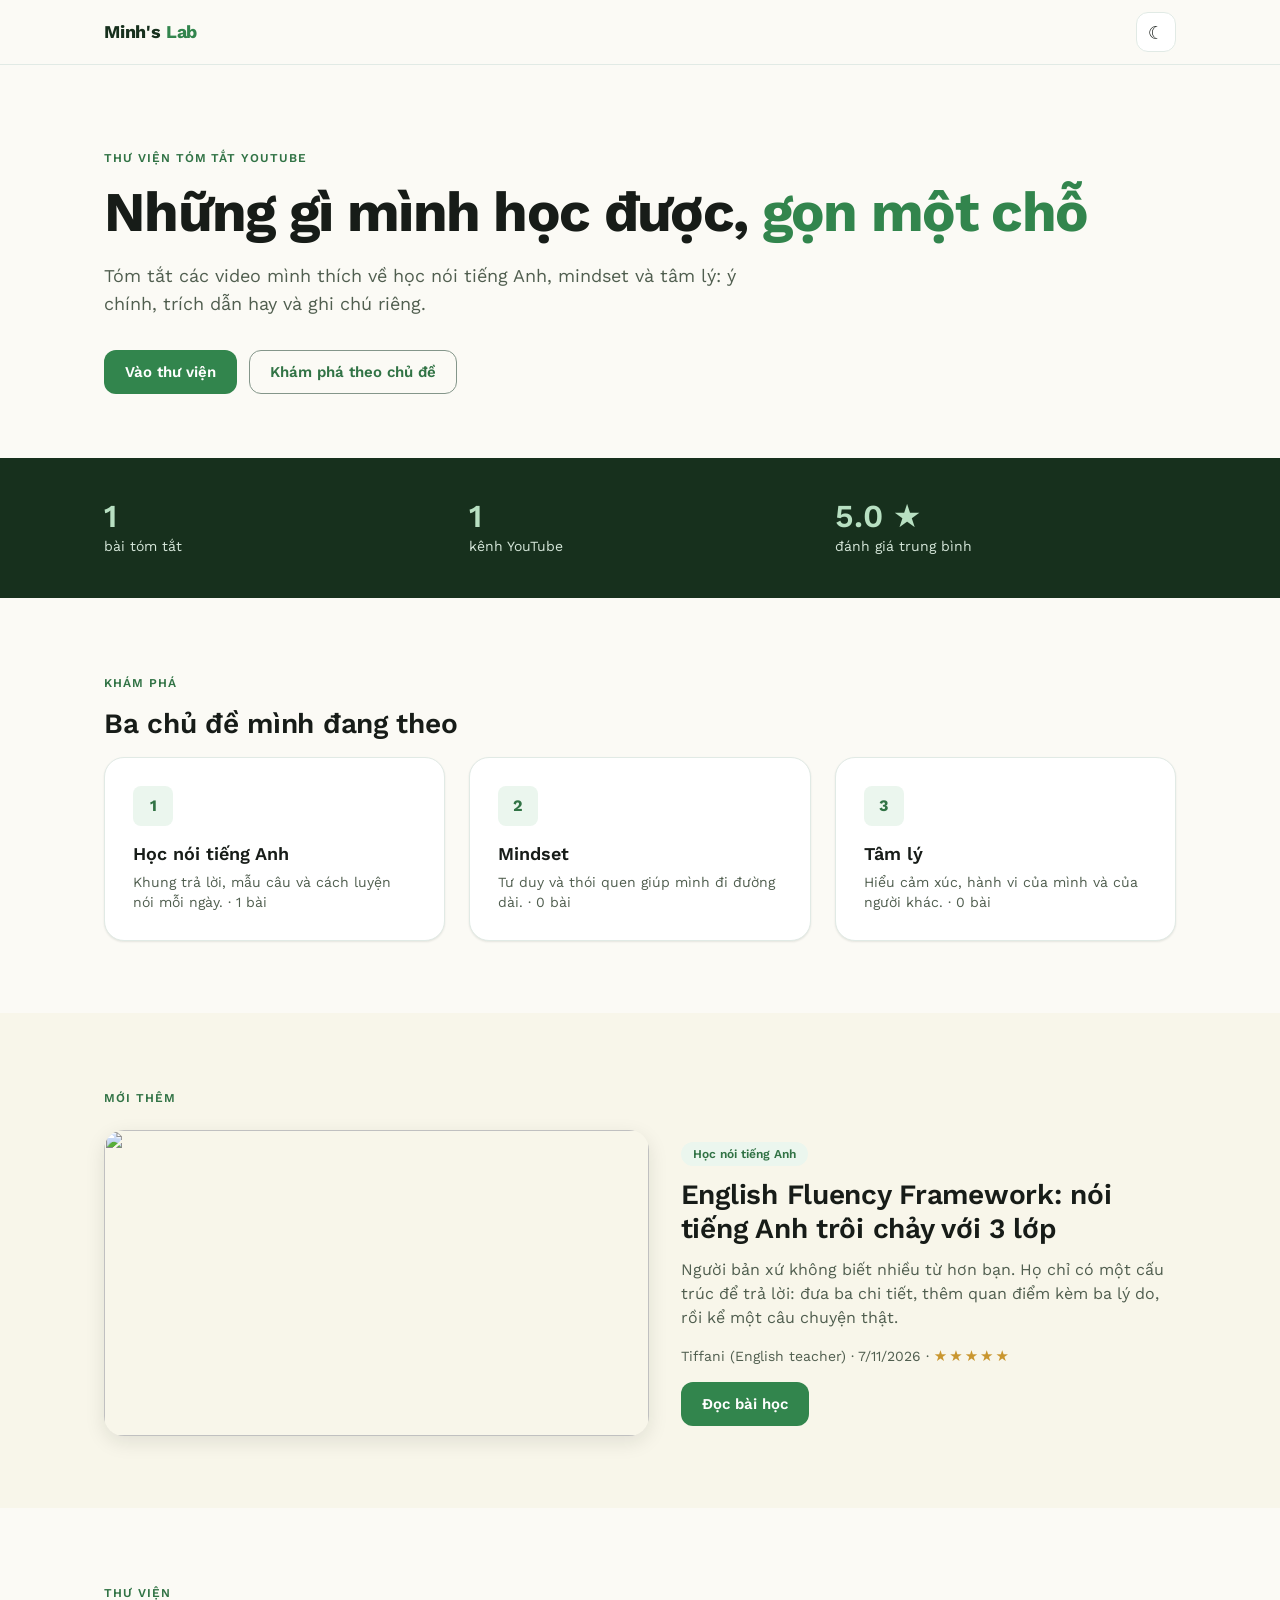
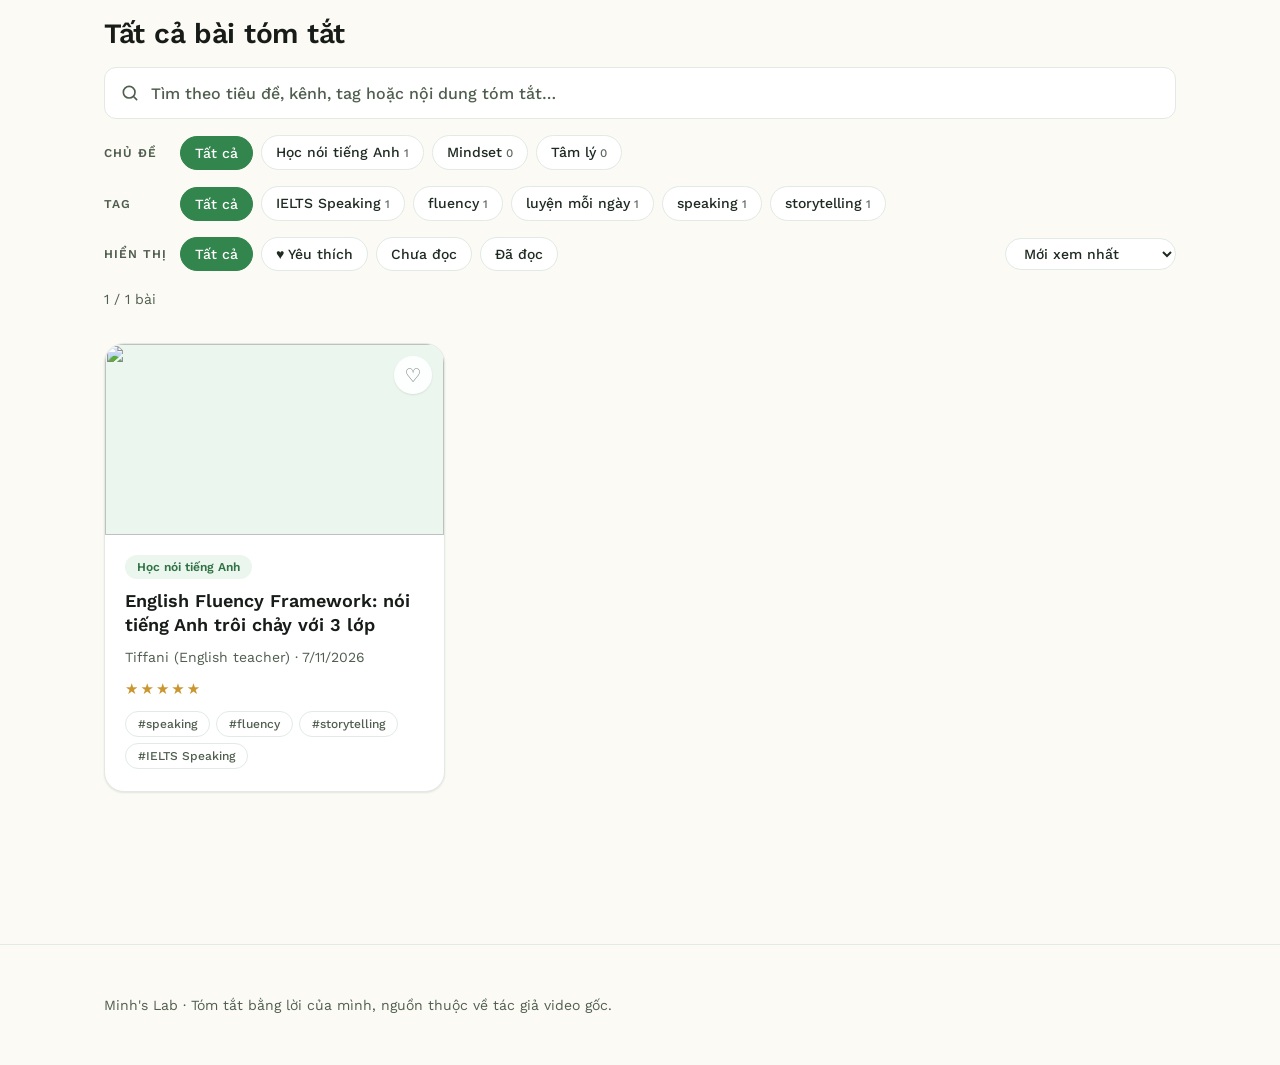
==== index.html @ 8bec5fc4 "Minh's Lab: homepage thư viện tóm tắt YouTube và bài demo Fluency Framework Co-Authored-By: Claude S" ====
<!DOCTYPE html>
<html lang="vi">
<head>
<meta charset="UTF-8">
<meta name="viewport" content="width=device-width, initial-scale=1">
<title>Minh's Lab · Thư viện tóm tắt YouTube</title>
<meta name="description" content="Thư viện cá nhân tổng hợp các bản tóm tắt video YouTube về học nói tiếng Anh, mindset và tâm lý.">
<link href="https://fonts.googleapis.com/css2?family=Work+Sans:wght@400;500;600;700&display=swap&subset=vietnamese" rel="stylesheet">
<style>
/* Minh's Lab — design tokens lấy từ bộ Herbloom (file English Fluency Framework) */
:root{
  --green-900:#17301d; --green-700:#317345; --green-600:#32854d; --green-500:#4a9b60; --green-300:#b8e0c2; --green-100:#ebf6ee;
  --cream-50:#fbfaf5; --cream-100:#f8f6ea;
  --amber-700:#8a6421; --amber-50:#fbf3e0;
  --ink-900:#171c18; --ink-700:#1f2a22; --ink-500:#505e4f;
  --line:#e1eae5; --line-strong:#84968a;

  --bg:var(--cream-50); --bg-alt:var(--cream-100); --surface:#fff;
  --text:var(--ink-700); --text-strong:var(--ink-900); --text-muted:var(--ink-500);
  --brand:var(--green-600); --brand-strong:var(--green-700); --brand-ink:var(--green-900);
  --chip-bg:var(--green-100); --chip-fg:var(--green-700);
  --note-bg:var(--amber-50); --note-fg:var(--amber-700);
  --star:#c9962f; --header-bg:rgba(251,250,245,.92);
  --r-sm:8px; --r-md:12px; --r-lg:20px; --r-full:999px;
  --shadow-sm:0 1px 2px rgba(23,28,24,.06),0 1px 3px rgba(23,28,24,.04);
  --shadow-md:0 6px 20px rgba(23,28,24,.10);
  color-scheme:light;
}
:root[data-theme="dark"]{
  --bg:#0f1a13; --bg-alt:#132119; --surface:#17261c;
  --text:#d9e6dc; --text-strong:#f4faf6; --text-muted:#9db3a3;
  --brand:#4a9b60; --brand-strong:#b8e0c2; --brand-ink:#f4faf6;
  --chip-bg:#1f3626; --chip-fg:#b8e0c2;
  --note-bg:#2a2414; --note-fg:#e3bd6c;
  --line:#25382b; --line-strong:#5c7566; --star:#e3b552;
  --header-bg:rgba(15,26,19,.92);
  --shadow-sm:0 1px 2px rgba(0,0,0,.4); --shadow-md:0 6px 20px rgba(0,0,0,.45);
  color-scheme:dark;
}
@media(prefers-color-scheme:dark){
  :root:not([data-theme="light"]){
    --bg:#0f1a13; --bg-alt:#132119; --surface:#17261c;
    --text:#d9e6dc; --text-strong:#f4faf6; --text-muted:#9db3a3;
    --brand:#4a9b60; --brand-strong:#b8e0c2; --brand-ink:#f4faf6;
    --chip-bg:#1f3626; --chip-fg:#b8e0c2;
    --note-bg:#2a2414; --note-fg:#e3bd6c;
    --line:#25382b; --line-strong:#5c7566; --star:#e3b552;
    --header-bg:rgba(15,26,19,.92);
    --shadow-sm:0 1px 2px rgba(0,0,0,.4); --shadow-md:0 6px 20px rgba(0,0,0,.45);
    color-scheme:dark;
  }
}

*{box-sizing:border-box}
html{scroll-behavior:smooth}
body{margin:0;background:var(--bg);color:var(--text);font-family:"Work Sans",system-ui,sans-serif;font-size:16px;line-height:24px}
.wrap{max-width:1120px;margin:0 auto;padding:0 24px}
.wrap--narrow{max-width:800px}
@media(max-width:720px){.wrap{padding:0 16px}}
h1,h2,h3{color:var(--text-strong);margin:0}
h1{font-size:56px;line-height:60px;font-weight:700;letter-spacing:-.03em}
h2{font-size:28px;line-height:34px;font-weight:600;letter-spacing:-.01em;margin-bottom:16px}
h3{font-size:18px;line-height:24px;font-weight:600}
p{margin:0 0 16px}
a{color:var(--brand-strong)}
button{font-family:inherit}
@media(max-width:720px){h1{font-size:40px;line-height:44px}h2{font-size:24px;line-height:30px}}

.eyebrow{display:inline-block;font-size:12px;line-height:16px;font-weight:600;letter-spacing:.08em;text-transform:uppercase;color:var(--brand-strong);margin-bottom:16px}
.accent{color:var(--brand)}
.lead{font-size:18px;line-height:28px;color:var(--text-muted);max-width:640px;margin:20px 0 0}
.muted{color:var(--text-muted);font-size:14px;line-height:20px}

/* header */
header.top{position:sticky;top:0;z-index:10;background:var(--header-bg);backdrop-filter:blur(8px);border-bottom:1px solid var(--line)}
header.top .wrap{display:flex;align-items:center;justify-content:space-between;height:64px;gap:16px}
.brand{font-weight:700;color:var(--brand-ink);font-size:18px;text-decoration:none;letter-spacing:-.01em}
.brand span{color:var(--brand)}
.top-actions{display:flex;align-items:center;gap:8px}
.icon-btn{width:40px;height:40px;border-radius:var(--r-md);border:1px solid var(--line);background:var(--surface);color:var(--text-strong);cursor:pointer;font-size:18px;display:grid;place-items:center}
.icon-btn:hover{border-color:var(--line-strong)}
:focus-visible{outline:2px solid var(--green-500);outline-offset:2px}

/* buttons */
.btn{display:inline-flex;align-items:center;gap:8px;height:44px;padding:0 20px;border-radius:var(--r-md);font:600 15px/24px "Work Sans",sans-serif;text-decoration:none;border:1.5px solid transparent;cursor:pointer}
.btn--primary{background:var(--brand);color:#fff}
.btn--primary:hover{background:var(--green-700)}
.btn--secondary{background:transparent;color:var(--brand-strong);border-color:var(--line-strong)}
.btn--secondary:hover{border-color:var(--brand)}
.btn[aria-pressed="true"]{background:var(--chip-bg);color:var(--chip-fg);border-color:var(--brand)}

/* hero */
.hero{padding:80px 0 40px}
@media(max-width:720px){.hero{padding:48px 0 24px}}

.hero-actions{display:flex;gap:12px;flex-wrap:wrap;margin-top:32px}
.sec{padding:72px 0}
.sec--alt{background:var(--bg-alt)}
#library{padding-top:72px;scroll-margin-top:64px}
#topics-home{scroll-margin-top:64px}
@media(max-width:720px){.sec,#library{padding:48px 0}}
.band{background:var(--green-900);color:#f4faf6;padding:40px 0;margin-top:24px}
.stats{display:grid;grid-template-columns:repeat(3,1fr);gap:24px}
.stat b{display:block;font-size:32px;line-height:36px;font-weight:600;color:var(--green-300)}
.stat span{color:#d5e6d9;font-size:14px;line-height:20px}
@media(max-width:620px){.stats{grid-template-columns:1fr;gap:16px}}
.grid-3{display:grid;grid-template-columns:repeat(3,1fr);gap:24px}
@media(max-width:900px){.grid-3{grid-template-columns:1fr}}
.tcard{text-align:left;font:inherit;color:inherit;cursor:pointer;background:var(--surface);border:1px solid var(--line);border-radius:var(--r-lg);padding:28px;box-shadow:var(--shadow-sm);transition:box-shadow .15s,transform .15s}
.tcard:hover{box-shadow:var(--shadow-md);transform:translateY(-2px)}
.tcard .icon{width:40px;height:40px;border-radius:var(--r-sm);background:var(--chip-bg);color:var(--chip-fg);display:grid;place-items:center;font-weight:700;margin-bottom:16px}
.tcard h3{margin-bottom:6px}
.tcard p{margin:0;color:var(--text-muted);font-size:14px;line-height:20px}
.feature{display:grid;grid-template-columns:1.1fr 1fr;gap:32px;align-items:center;margin-top:8px}
@media(max-width:800px){.feature{grid-template-columns:1fr}}
.feature .cover{display:block;aspect-ratio:16/9;border-radius:var(--r-lg);overflow:hidden;box-shadow:var(--shadow-md)}
.feature .cover img{width:100%;height:100%;object-fit:cover;display:block}
.feature h2{margin:12px 0}
.feature p{color:var(--text-muted);max-width:60ch}

/* toolbar */
.toolbar{display:grid;gap:16px;margin:8px 0 32px}
.search{position:relative}
.search input{width:100%;height:52px;border-radius:var(--r-md);border:1.5px solid var(--line);background:var(--surface);color:var(--text-strong);font:500 16px "Work Sans",sans-serif;padding:0 16px 0 46px}
.search input::placeholder{color:var(--text-muted)}
.search input:focus{outline:none;border-color:var(--brand)}
.search svg{position:absolute;left:16px;top:16px;width:20px;height:20px;stroke:var(--text-muted)}
.row{display:flex;flex-wrap:wrap;gap:8px;align-items:center}
.row-label{font-size:12px;font-weight:600;letter-spacing:.08em;text-transform:uppercase;color:var(--text-muted);margin-right:4px;min-width:64px}
.pill{border:1px solid var(--line);background:var(--surface);color:var(--text);border-radius:var(--r-full);padding:6px 14px;font:500 14px/20px "Work Sans",sans-serif;cursor:pointer}
.pill:hover{border-color:var(--line-strong)}
.pill[aria-pressed="true"]{background:var(--brand);border-color:var(--brand);color:#fff}
.pill small{opacity:.7;margin-left:4px}
select.pill{padding-right:8px}
.result-count{font-size:14px;color:var(--text-muted)}

/* cards */
.grid{display:grid;grid-template-columns:repeat(3,1fr);gap:24px}
@media(max-width:900px){.grid{grid-template-columns:1fr 1fr}}
@media(max-width:620px){.grid{grid-template-columns:1fr}}
.card{position:relative;background:var(--surface);border:1px solid var(--line);border-radius:var(--r-lg);box-shadow:var(--shadow-sm);overflow:hidden;display:flex;flex-direction:column;transition:box-shadow .15s,transform .15s}
.card:hover{box-shadow:var(--shadow-md);transform:translateY(-2px)}
.card a.cover{display:block;aspect-ratio:16/9;background:var(--chip-bg)}
.card a.cover img{width:100%;height:100%;object-fit:cover;display:block}
.card-body{padding:20px 20px 22px;display:flex;flex-direction:column;gap:10px;flex:1}
.card h3 a{color:var(--text-strong);text-decoration:none}
.card h3 a::after{content:"";position:absolute;inset:0}
.card .fav{position:absolute;top:12px;right:12px;z-index:2}
.fav{width:38px;height:38px;border-radius:var(--r-full);border:none;background:rgba(255,255,255,.92);color:#6b7a70;font-size:19px;cursor:pointer;display:grid;place-items:center;box-shadow:var(--shadow-sm)}
.fav[aria-pressed="true"]{color:#d4483b}
.meta{font-size:14px;line-height:20px;color:var(--text-muted)}
.stars{color:var(--star);letter-spacing:2px;font-size:15px}
.stars .off{color:var(--line-strong);opacity:.5}
.chip{display:inline-block;font-size:12px;line-height:16px;font-weight:600;padding:4px 12px;border-radius:var(--r-full);background:var(--chip-bg);color:var(--chip-fg)}
.chip--ghost{background:transparent;border:1px solid var(--line);color:var(--text-muted);font-weight:500}
.chips{display:flex;flex-wrap:wrap;gap:6px}
.badge-read{position:absolute;top:12px;left:12px;z-index:2;background:var(--brand);color:#fff;font-size:12px;font-weight:600;padding:4px 10px;border-radius:var(--r-full)}
.empty{grid-column:1/-1;text-align:center;padding:64px 16px;color:var(--text-muted);background:var(--bg-alt);border-radius:var(--r-lg)}

footer{padding:48px 0;font-size:14px;color:var(--text-muted);border-top:1px solid var(--line);margin-top:80px}

/* post page */
.post-head{padding:48px 0 24px}
.post-head h1{font-size:40px;line-height:46px;letter-spacing:-.02em;margin:8px 0 16px}
@media(max-width:720px){.post-head h1{font-size:30px;line-height:36px}}
.back{display:inline-block;font-size:14px;font-weight:500;text-decoration:none;margin-bottom:16px}
.meta-row{display:flex;flex-wrap:wrap;gap:8px 20px;font-size:14px;color:var(--text-muted);align-items:center}
.video{position:relative;aspect-ratio:16/9;border-radius:var(--r-lg);overflow:hidden;background:#000;box-shadow:var(--shadow-md);margin:24px 0}
.video iframe{position:absolute;inset:0;width:100%;height:100%;border:0}
.actions{display:flex;flex-wrap:wrap;gap:12px;margin-bottom:8px}
.block{padding:32px 0;border-top:1px solid var(--line)}
.points{list-style:none;counter-reset:p;padding:0;margin:0;display:grid;gap:12px}
.points li{counter-increment:p;display:flex;gap:16px;background:var(--surface);border:1px solid var(--line);border-radius:var(--r-lg);padding:16px 20px}
.points li::before{content:counter(p);flex:0 0 32px;height:32px;border-radius:var(--r-sm);background:var(--brand);color:#fff;display:grid;place-items:center;font-weight:700;font-size:15px}
.quote{margin:0 0 16px;padding:20px 24px;background:var(--chip-bg);border-left:4px solid var(--brand);border-radius:0 var(--r-md) var(--r-md) 0}
.quote p{margin:0;font-style:italic;color:var(--text-strong);font-size:18px;line-height:28px}
.quote .vi{display:block;margin-top:8px;font-style:normal;font-size:14px;line-height:20px;color:var(--text-muted)}
mark{background:#f6e3a4;color:#171c18;border-radius:3px;padding:0 2px}
.notes textarea{width:100%;min-height:160px;resize:vertical;border:1.5px solid var(--line);border-radius:var(--r-md);background:var(--surface);color:var(--text-strong);font:400 16px/24px "Work Sans",sans-serif;padding:14px 16px}
.notes textarea:focus{outline:none;border-color:var(--brand)}
.hl-list{list-style:none;margin:12px 0 0;padding:0;display:grid;gap:8px}
.hl-list li{display:flex;justify-content:space-between;gap:12px;background:var(--note-bg);color:var(--text-strong);border-radius:var(--r-md);padding:10px 14px;font-size:15px}
.hl-list button{border:none;background:none;color:var(--text-muted);cursor:pointer;font-size:18px;line-height:1}
.hl-pop{position:absolute;z-index:30;background:var(--green-900);color:#fff;border:none;border-radius:var(--r-md);padding:8px 14px;font:600 14px "Work Sans",sans-serif;cursor:pointer;box-shadow:var(--shadow-md);display:none}
.callout{background:var(--note-bg);border-radius:var(--r-lg);padding:20px 24px;color:var(--text)}
.callout b{color:var(--note-fg)}

</style>
</head>
<body>
<header class="top">
  <div class="wrap">
    <a class="brand" href="index.html">Minh's <span>Lab</span></a>
    <div class="top-actions">
      <button class="icon-btn" id="themeBtn" aria-label="Đổi giao diện sáng/tối">☾</button>
    </div>
  </div>
</header>

<main>
  <section class="hero">
    <div class="wrap">
      <span class="eyebrow">Thư viện tóm tắt YouTube</span>
      <h1>Những gì mình học được, <span class="accent">gọn một chỗ</span></h1>
      <p class="lead">Tóm tắt các video mình thích về học nói tiếng Anh, mindset và tâm lý: ý chính, trích dẫn hay và ghi chú riêng.</p>
      <div class="hero-actions">
        <a class="btn btn--primary" href="#library">Vào thư viện</a>
        <a class="btn btn--secondary" href="#topics-home">Khám phá theo chủ đề</a>
      </div>
    </div>
  </section>

  <section class="band">
    <div class="wrap stats" id="stats"></div>
  </section>

  <section class="sec" id="topics-home">
    <div class="wrap">
      <span class="eyebrow">Khám phá</span>
      <h2>Ba chủ đề mình đang theo</h2>
      <div class="grid-3" id="topicCards"></div>
    </div>
  </section>

  <section class="sec sec--alt" id="latest-wrap" hidden>
    <div class="wrap">
      <span class="eyebrow">Mới thêm</span>
      <div id="latest"></div>
    </div>
  </section>

  <section class="sec" id="library">
  <div class="wrap">
    <span class="eyebrow">Thư viện</span>
    <h2>Tất cả bài tóm tắt</h2>
    <div class="toolbar">
      <label class="search">
        <svg viewBox="0 0 24 24" fill="none" stroke-width="2" stroke-linecap="round" aria-hidden="true"><circle cx="11" cy="11" r="7"/><path d="m20 20-3.5-3.5"/></svg>
        <input id="q" type="search" placeholder="Tìm theo tiêu đề, kênh, tag hoặc nội dung tóm tắt…" aria-label="Tìm kiếm">
      </label>
      <div class="row"><span class="row-label">Chủ đề</span><div class="row" id="topics" style="gap:8px"></div></div>
      <div class="row"><span class="row-label">Tag</span><div class="row" id="tags" style="gap:8px"></div></div>
      <div class="row">
        <span class="row-label">Hiển thị</span>
        <div class="row" id="status">
          <button class="pill" data-v="all" aria-pressed="true">Tất cả</button>
          <button class="pill" data-v="fav" aria-pressed="false">♥ Yêu thích</button>
          <button class="pill" data-v="unread" aria-pressed="false">Chưa đọc</button>
          <button class="pill" data-v="read" aria-pressed="false">Đã đọc</button>
        </div>
        <select class="pill" id="sort" aria-label="Sắp xếp" style="margin-left:auto">
          <option value="new">Mới xem nhất</option>
          <option value="rating">Đánh giá cao nhất</option>
        </select>
      </div>
      <div class="result-count" id="count" aria-live="polite"></div>
    </div>

    <div class="grid" id="grid"></div>
  </div>
  </section>
</main>

<footer>
  <div class="wrap">Minh's Lab · Tóm tắt bằng lời của mình, nguồn thuộc về tác giả video gốc.</div>
</footer>

<script>
/* Dữ liệu thư viện. Mỗi bài là một đối tượng. Thêm bài mới = thêm một khối vào mảng này.
   (Khi bạn gửi file Markdown, tôi sẽ chuyển chúng vào đây.)
   rating: 1-5 | watched: YYYY-MM-DD | topic: một trong 3 chủ đề */
window.TOPICS = ["Học nói tiếng Anh", "Mindset", "Tâm lý"];

window.POSTS = [
  {
    id: "english-fluency-framework",
    title: "English Fluency Framework: nói tiếng Anh trôi chảy với 3 lớp",
    youtube: "https://www.youtube.com/watch?v=4Q8HkIsVYi4",
    videoId: "4Q8HkIsVYi4",
    channel: "Tiffani (English teacher)",
    watched: "2026-11-07",
    topic: "Học nói tiếng Anh",
    tags: ["speaking", "fluency", "storytelling", "IELTS Speaking", "luyện mỗi ngày"],
    rating: 5,
    summary: "Người bản xứ không biết nhiều từ hơn bạn. Họ chỉ có một cấu trúc để trả lời: đưa ba chi tiết, thêm quan điểm kèm ba lý do, rồi kể một câu chuyện thật.",
    keyPoints: [
      "Bạn bị đứng hình vì trả lời một hơi rồi im lặng (\"It was good.\"). Vấn đề không nằm ở từ vựng mà ở cách tổ chức câu trả lời.",
      "Lớp 1, Chi tiết: thay vì một câu, hãy đưa ba chi tiết (Topic → Detail 1 → Detail 2 → Detail 3). Ba là đủ đầy nhưng không lan man.",
      "Lớp 2, Quan điểm + 3 lý do: mở bằng \"I think / Honestly…\" rồi đưa ba lý do. Quan điểm có thể trung lập hoặc tiêu cực, miễn là có lý do rõ ràng.",
      "Lớp 3, Câu chuyện thật: Bối cảnh → Biến cố → Kết thúc và bài học. Dùng 5W (Who, What, When, Where, Why) để không thiếu chi tiết quan trọng.",
      "Ghép ba lớp lại: lớp 1 giúp người nghe hiểu, lớp 2 cho họ thấy bạn nghĩ gì, lớp 3 khiến họ nhớ, mà không cần thêm từ vựng mới.",
      "Luyện 15 phút mỗi ngày: viết nhật ký theo ba lớp, đọc to, rồi ghi âm 60 giây và nghe lại để biết đang kẹt ở lớp nào.",
      "Bonus: hãy cho những người đã giúp bạn biết bạn trân trọng họ. Đó cũng là câu chuyện tốt để luyện lớp 3."
    ],
    quotes: [
      { text: "The problem is not your vocabulary. It is how you structure the answer.", vi: "Vấn đề không nằm ở từ vựng mà ở cách bạn tổ chức câu trả lời." },
      { text: "Three is enough to sound full, but short enough that you never ramble.", vi: "Ba chi tiết là đủ đầy nhưng không lan man." },
      { text: "Layer 1 helps listeners understand, Layer 2 shows what you think, and Layer 3 makes them remember.", vi: "Lớp 1 giúp hiểu, lớp 2 cho thấy quan điểm, lớp 3 khiến người nghe nhớ." }
    ],
    fullPage: "lessons/english-fluency-framework.html"
  }
];

</script>
<script>
/* Minh's Lab — logic dùng chung cho index và trang chi tiết */
(function () {
  "use strict";

  /* ---------- tiện ích ---------- */
  var KEY = "mlab:v1";
  function load() {
    try { return Object.assign({ fav: {}, read: {}, notes: {}, hl: {}, theme: "" }, JSON.parse(localStorage.getItem(KEY) || "{}")); }
    catch (e) { return { fav: {}, read: {}, notes: {}, hl: {}, theme: "" }; }
  }
  var S = load();
  function save() { try { localStorage.setItem(KEY, JSON.stringify(S)); } catch (e) {} }
  function esc(s) { return String(s).replace(/[&<>"']/g, function (c) { return { "&": "&amp;", "<": "&lt;", ">": "&gt;", '"': "&quot;", "'": "&#39;" }[c]; }); }
  function norm(s) { return String(s).toLowerCase().normalize("NFD").replace(/[̀-ͯ]/g, "").replace(/đ/g, "d"); }
  function fmtDate(d) { var t = new Date(d + "T00:00:00"); return isNaN(t) ? d : t.toLocaleDateString("vi-VN"); }
  function stars(n) {
    var h = "";
    for (var i = 1; i <= 5; i++) h += i <= n ? "★" : '<span class="off">★</span>';
    return '<span class="stars" role="img" aria-label="' + n + ' trên 5 sao">' + h + "</span>";
  }
  function href(p) { return p.fullPage || "post.html?id=" + encodeURIComponent(p.id); }
  function byId(id) { return (window.POSTS || []).filter(function (p) { return p.id === id; })[0]; }

  /* ---------- dark mode ---------- */
  function applyTheme() {
    if (S.theme) document.documentElement.setAttribute("data-theme", S.theme);
    else document.documentElement.removeAttribute("data-theme");
    var b = document.getElementById("themeBtn");
    if (b) {
      var dark = S.theme ? S.theme === "dark" : matchMedia("(prefers-color-scheme: dark)").matches;
      b.textContent = dark ? "☀" : "☾";
      b.setAttribute("aria-label", dark ? "Chuyển sang giao diện sáng" : "Chuyển sang giao diện tối");
    }
  }
  function initTheme() {
    applyTheme();
    var b = document.getElementById("themeBtn");
    if (b) b.addEventListener("click", function () {
      var dark = S.theme ? S.theme === "dark" : matchMedia("(prefers-color-scheme: dark)").matches;
      S.theme = dark ? "light" : "dark"; save(); applyTheme();
    });
  }

  /* ---------- trang chủ ---------- */
  function initIndex() {
    var posts = window.POSTS || [];
    var f = { q: "", topic: "all", tag: "", status: "all", sort: "new" };
    var grid = document.getElementById("grid");
    var count = document.getElementById("count");

    function pills(el, items, key, allLabel) {
      el.innerHTML = '<button class="pill" data-v="" aria-pressed="true">' + allLabel + "</button>" +
        items.map(function (it) { return '<button class="pill" data-v="' + esc(it.v) + '" aria-pressed="false">' + esc(it.v) + "<small>" + it.n + "</small></button>"; }).join("");
      el.addEventListener("click", function (e) {
        var b = e.target.closest(".pill"); if (!b) return;
        var v = b.getAttribute("data-v");
        f[key] = (key === "tag" && f.tag === v) ? "" : v;
        if (key === "topic" && v === "") f.topic = "all";
        Array.prototype.forEach.call(el.querySelectorAll(".pill"), function (x) {
          var xv = x.getAttribute("data-v");
          x.setAttribute("aria-pressed", String((f[key] === "all" ? "" : f[key]) === xv));
        });
        render();
      });
    }
    function counts(field) {
      var m = {};
      posts.forEach(function (p) { [].concat(p[field]).forEach(function (v) { m[v] = (m[v] || 0) + 1; }); });
      return Object.keys(m).sort().map(function (v) { return { v: v, n: m[v] }; });
    }
    var topicItems = (window.TOPICS || []).map(function (t) { return { v: t, n: posts.filter(function (p) { return p.topic === t; }).length }; });
    pills(document.getElementById("topics"), topicItems, "topic", "Tất cả");
    pills(document.getElementById("tags"), counts("tags"), "tag", "Tất cả");

    document.getElementById("q").addEventListener("input", function (e) { f.q = norm(e.target.value.trim()); render(); });
    document.getElementById("sort").addEventListener("change", function (e) { f.sort = e.target.value; render(); });
    document.getElementById("status").addEventListener("click", function (e) {
      var b = e.target.closest(".pill"); if (!b) return;
      f.status = b.getAttribute("data-v");
      Array.prototype.forEach.call(this.querySelectorAll(".pill"), function (x) { x.setAttribute("aria-pressed", String(x === b)); });
      render();
    });

    function hay(p) {
      return norm([p.title, p.channel, p.topic, p.tags.join(" "), p.summary, p.keyPoints.join(" "),
        p.quotes.map(function (x) { return x.text + " " + (x.vi || ""); }).join(" ")].join(" "));
    }
    function match(p) {
      if (f.topic !== "all" && p.topic !== f.topic) return false;
      if (f.tag && p.tags.indexOf(f.tag) < 0) return false;
      if (f.status === "fav" && !S.fav[p.id]) return false;
      if (f.status === "unread" && S.read[p.id]) return false;
      if (f.status === "read" && !S.read[p.id]) return false;
      if (f.q && hay(p).indexOf(f.q) < 0) return false;
      return true;
    }
    function card(p) {
      var fav = !!S.fav[p.id];
      return '<article class="card">' +
        (S.read[p.id] ? '<span class="badge-read">Đã đọc</span>' : "") +
        '<button class="fav" data-id="' + esc(p.id) + '" aria-pressed="' + fav + '" aria-label="' + (fav ? "Bỏ yêu thích" : "Thêm vào yêu thích") + '">' + (fav ? "♥" : "♡") + "</button>" +
        '<a class="cover" href="' + esc(href(p)) + '" tabindex="-1" aria-hidden="true"><img loading="lazy" alt="" src="https://img.youtube.com/vi/' + esc(p.videoId) + '/hqdefault.jpg"></a>' +
        '<div class="card-body">' +
        '<div class="chips"><span class="chip">' + esc(p.topic) + "</span></div>" +
        '<h3><a href="' + esc(href(p)) + '">' + esc(p.title) + "</a></h3>" +
        '<div class="meta">' + esc(p.channel) + " · " + fmtDate(p.watched) + "</div>" +
        stars(p.rating) +
        '<div class="chips">' + p.tags.slice(0, 4).map(function (t) { return '<span class="chip chip--ghost">#' + esc(t) + "</span>"; }).join("") + "</div>" +
        "</div></article>";
    }
    function render() {
      var list = posts.filter(match).sort(function (a, b) {
        return f.sort === "rating" ? (b.rating - a.rating) || b.watched.localeCompare(a.watched) : b.watched.localeCompare(a.watched);
      });
      count.textContent = list.length + " / " + posts.length + " bài";
      grid.innerHTML = list.length ? list.map(card).join("") :
        '<div class="empty"><b>Chưa có bài nào khớp.</b><br>Thử bỏ bớt bộ lọc hoặc đổi từ khóa tìm kiếm.</div>';
    }
    /* phần homepage: thống kê, chủ đề, bài mới nhất */
    var avg = posts.length ? (posts.reduce(function (s, p) { return s + p.rating; }, 0) / posts.length).toFixed(1) : "–";
    var channels = {}; posts.forEach(function (p) { channels[p.channel] = 1; });
    document.getElementById("stats").innerHTML =
      '<div class="stat"><b>' + posts.length + "</b><span>bài tóm tắt</span></div>" +
      '<div class="stat"><b>' + Object.keys(channels).length + "</b><span>kênh YouTube</span></div>" +
      '<div class="stat"><b>' + avg + " ★</b><span>đánh giá trung bình</span></div>";
    var desc = { "Học nói tiếng Anh": "Khung trả lời, mẫu câu và cách luyện nói mỗi ngày.", "Mindset": "Tư duy và thói quen giúp mình đi đường dài.", "Tâm lý": "Hiểu cảm xúc, hành vi của mình và của người khác." };
    document.getElementById("topicCards").innerHTML = (window.TOPICS || []).map(function (t, i) {
      var n = posts.filter(function (p) { return p.topic === t; }).length;
      return '<button class="tcard" data-t="' + esc(t) + '"><div class="icon">' + (i + 1) + "</div><h3>" + esc(t) + "</h3><p>" + esc(desc[t] || "") + " · " + n + " bài</p></button>";
    }).join("");
    document.getElementById("topicCards").addEventListener("click", function (e) {
      var b = e.target.closest(".tcard"); if (!b) return;
      var pill = Array.prototype.filter.call(document.querySelectorAll("#topics .pill"), function (x) { return x.getAttribute("data-v") === b.getAttribute("data-t"); })[0];
      if (pill) pill.click();
      document.getElementById("library").scrollIntoView({ behavior: "smooth" });
    });
    if (posts.length) {
      var l = posts.slice().sort(function (a, b) { return b.watched.localeCompare(a.watched); })[0];
      document.getElementById("latest").innerHTML = '<div class="feature"><a class="cover" href="' + esc(href(l)) + '"><img alt="" src="https://img.youtube.com/vi/' + esc(l.videoId) + '/hqdefault.jpg"></a><div>' +
        '<span class="chip">' + esc(l.topic) + "</span><h2>" + esc(l.title) + "</h2><p>" + esc(l.summary) + '</p><div class="meta" style="margin-bottom:16px">' + esc(l.channel) + " · " + fmtDate(l.watched) + " · " + stars(l.rating) + '</div><a class="btn btn--primary" href="' + esc(href(l)) + '">Đọc bài học</a></div></div>';
      document.getElementById("latest-wrap").hidden = false;
    }

    grid.addEventListener("click", function (e) {
      var b = e.target.closest(".fav"); if (!b) return;
      var id = b.getAttribute("data-id");
      S.fav[id] = !S.fav[id]; if (!S.fav[id]) delete S.fav[id];
      save(); render();
    });
    render();
  }

  /* ---------- trang chi tiết ---------- */
  function withHl(text, list) {
    var parts = esc(text).split(/(<[^>]+>)/);
    list.forEach(function (s) {
      var e = esc(s);
      parts = parts.map(function (seg) { return seg.charAt(0) === "<" ? seg : seg.split(e).join("<mark>" + e + "</mark>"); });
    });
    return parts.join("");
  }
  function initPost() {
    var id = new URLSearchParams(location.search).get("id");
    var p = byId(id);
    var root = document.getElementById("post");
    if (!p) {
      root.innerHTML = '<div class="wrap wrap--narrow post-head"><a class="back" href="index.html">← Về thư viện</a><h1>Không tìm thấy bài này</h1></div>';
      return;
    }
    document.title = p.title + " · Minh's Lab";
    function draw() {
      var hl = S.hl[p.id] || [];
      var fav = !!S.fav[p.id], read = !!S.read[p.id];
      root.innerHTML =
        '<div class="wrap wrap--narrow"><div class="post-head">' +
        '<a class="back" href="index.html">← Về thư viện</a><br>' +
        '<span class="chip">' + esc(p.topic) + "</span>" +
        "<h1>" + esc(p.title) + "</h1>" +
        '<div class="meta-row"><span>' + esc(p.channel) + "</span><span>Đã xem " + fmtDate(p.watched) + "</span>" + stars(p.rating) + "</div>" +
        '<div class="chips" style="margin-top:14px">' + p.tags.map(function (t) { return '<a class="chip chip--ghost" style="text-decoration:none" href="index.html">#' + esc(t) + "</a>"; }).join("") + "</div>" +
        '<div class="video"><iframe src="https://www.youtube-nocookie.com/embed/' + esc(p.videoId) + '" title="' + esc(p.title) + '" allow="accelerometer; encrypted-media; picture-in-picture" allowfullscreen loading="lazy"></iframe></div>' +
        '<div class="actions">' +
        '<button class="btn btn--secondary" id="favBtn" aria-pressed="' + fav + '">' + (fav ? "♥ Đã yêu thích" : "♡ Yêu thích") + "</button>" +
        '<button class="btn btn--secondary" id="readBtn" aria-pressed="' + read + '">' + (read ? "✓ Đã đọc" : "Đánh dấu đã đọc") + "</button>" +
        '<a class="btn btn--secondary" href="' + esc(p.youtube) + '" target="_blank" rel="noopener">Mở trên YouTube ↗</a>' +
        (p.fullPage ? '<a class="btn btn--primary" href="' + esc(p.fullPage) + '">Xem bài học đầy đủ</a>' : "") +
        "</div></div>" +
        '<div class="block"><p class="lead" style="margin-top:0">' + esc(p.summary) + "</p></div>" +
        '<div class="block reading"><span class="eyebrow">Ý chính</span><ol class="points">' +
        p.keyPoints.map(function (k) { return "<li><span>" + withHl(k, hl) + "</span></li>"; }).join("") + "</ol>" +
        '<p class="muted" style="margin-top:12px">Mẹo: bôi đen một đoạn chữ để highlight lại.</p></div>' +
        '<div class="block reading"><span class="eyebrow">Trích dẫn hay</span>' +
        p.quotes.map(function (q) { return '<blockquote class="quote"><p>“' + withHl(q.text, hl) + '”</p>' + (q.vi ? '<span class="vi">' + esc(q.vi) + "</span>" : "") + "</blockquote>"; }).join("") + "</div>" +
        '<div class="block notes"><span class="eyebrow">Highlight của bạn</span>' +
        (hl.length ? '<ul class="hl-list">' + hl.map(function (s, i) { return "<li><span>" + esc(s) + '</span><button data-i="' + i + '" aria-label="Xóa highlight">×</button></li>'; }).join("") + "</ul>" : '<p class="muted">Chưa có highlight nào.</p>') +
        '<div style="height:24px"></div><span class="eyebrow">Ghi chú cá nhân</span>' +
        '<textarea id="note" placeholder="Bạn rút ra điều gì? Sẽ áp dụng thế nào?">' + esc(S.notes[p.id] || "") + "</textarea>" +
        '<p class="muted" style="margin-top:8px">Ghi chú, yêu thích và highlight chỉ được lưu trên trình duyệt này.</p></div></div>';

      document.getElementById("favBtn").onclick = function () { S.fav[p.id] = !S.fav[p.id]; if (!S.fav[p.id]) delete S.fav[p.id]; save(); draw(); };
      document.getElementById("readBtn").onclick = function () { S.read[p.id] = !S.read[p.id]; if (!S.read[p.id]) delete S.read[p.id]; save(); draw(); };
      document.getElementById("note").addEventListener("input", function (e) { S.notes[p.id] = e.target.value; save(); });
      Array.prototype.forEach.call(root.querySelectorAll(".hl-list button"), function (b) {
        b.onclick = function () { S.hl[p.id].splice(+b.getAttribute("data-i"), 1); save(); draw(); };
      });
    }
    draw();

    /* highlight bằng cách bôi đen */
    var pop = document.createElement("button");
    pop.className = "hl-pop"; pop.textContent = "Highlight"; document.body.appendChild(pop);
    var pending = "";
    document.addEventListener("mouseup", function (e) {
      if (e.target === pop) return;
      setTimeout(function () {
        var sel = window.getSelection(), t = sel ? sel.toString().trim() : "";
        var node = sel && sel.anchorNode && (sel.anchorNode.nodeType === 3 ? sel.anchorNode.parentElement : sel.anchorNode);
        if (t.length >= 3 && t.indexOf("\n") < 0 && node && node.closest && node.closest(".reading")) {
          var r = sel.getRangeAt(0).getBoundingClientRect();
          pending = t;
          pop.style.display = "block";
          pop.style.top = (window.scrollY + r.top - 44) + "px";
          pop.style.left = Math.max(8, window.scrollX + r.left) + "px";
        } else { pop.style.display = "none"; pending = ""; }
      }, 0);
    });
    pop.addEventListener("mousedown", function (e) { e.preventDefault(); });
    pop.addEventListener("click", function () {
      if (!pending) return;
      S.hl[p.id] = S.hl[p.id] || [];
      if (S.hl[p.id].indexOf(pending) < 0) S.hl[p.id].push(pending);
      save(); pop.style.display = "none"; pending = ""; window.getSelection().removeAllRanges(); draw();
    });
  }

  document.addEventListener("DOMContentLoaded", function () {
    initTheme();
    if (document.getElementById("grid")) initIndex();
    if (document.getElementById("post")) initPost();
  });
})();

</script>
</body>
</html>
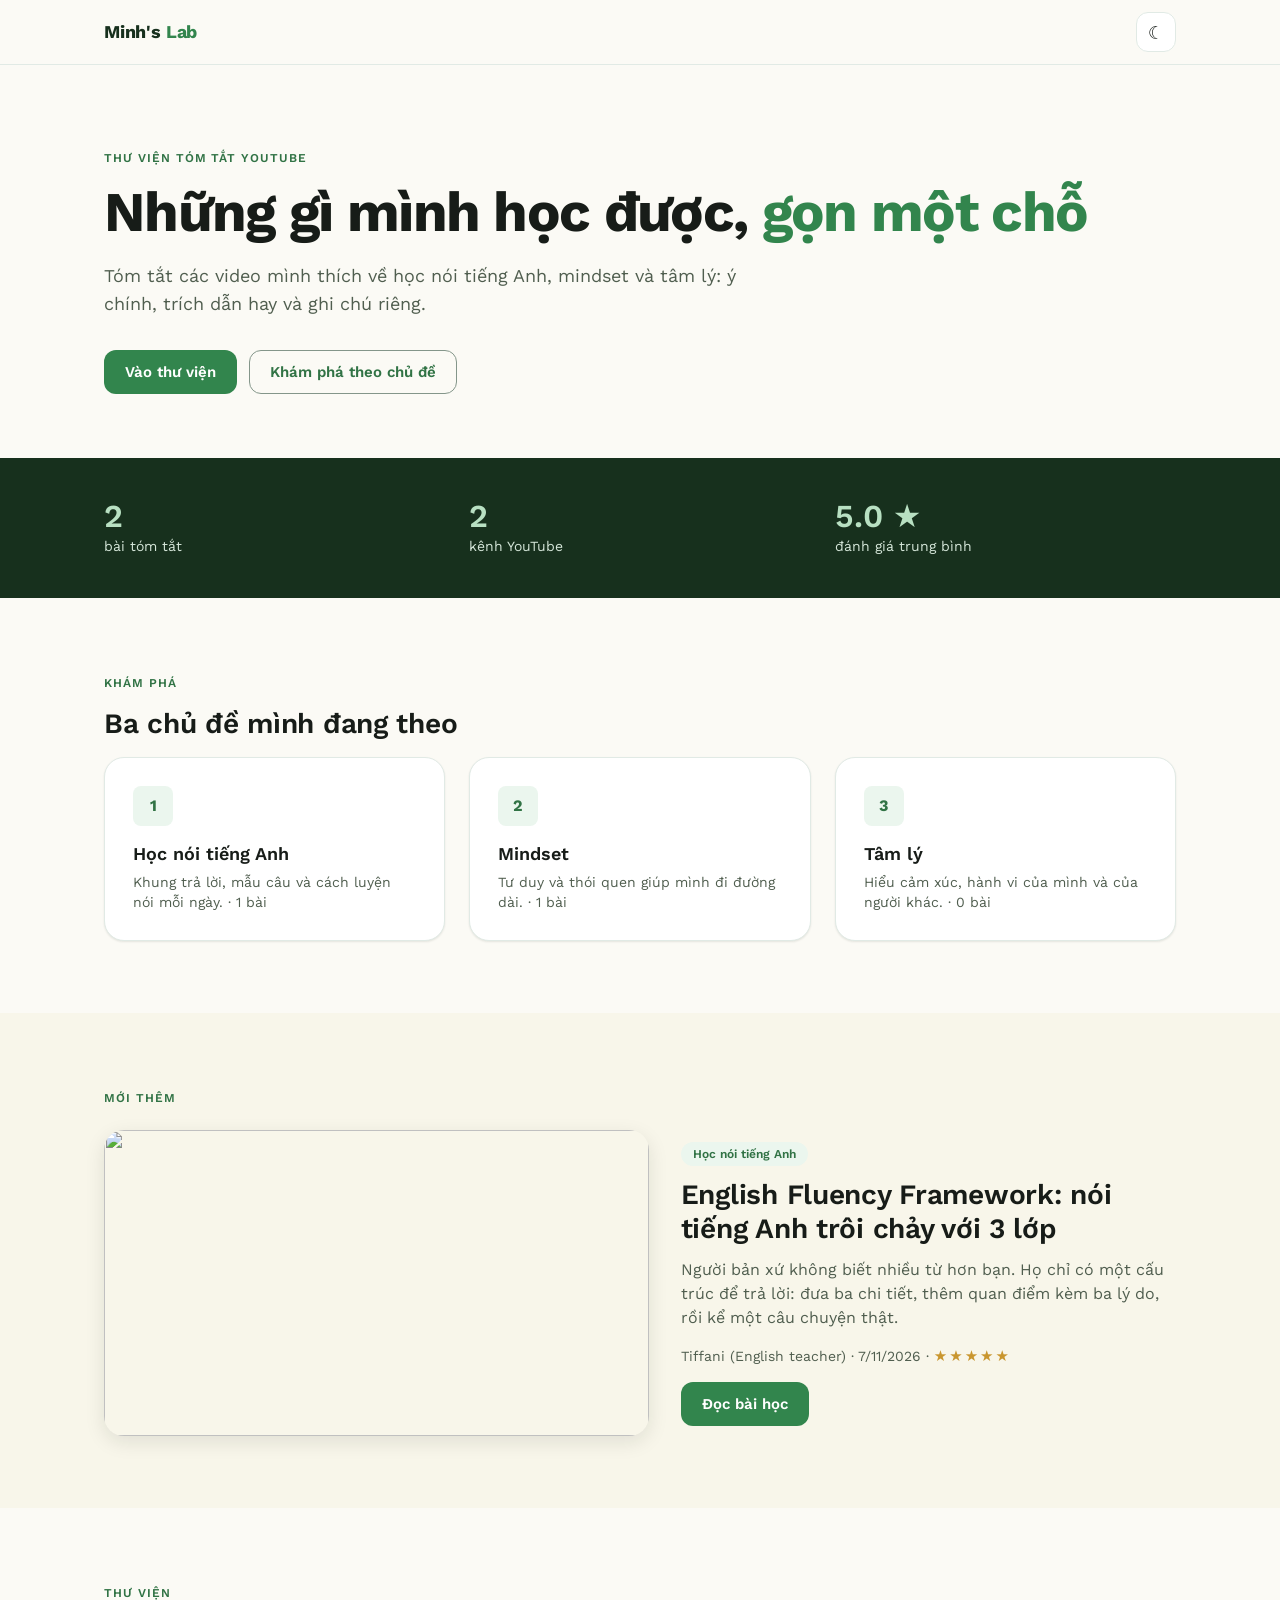
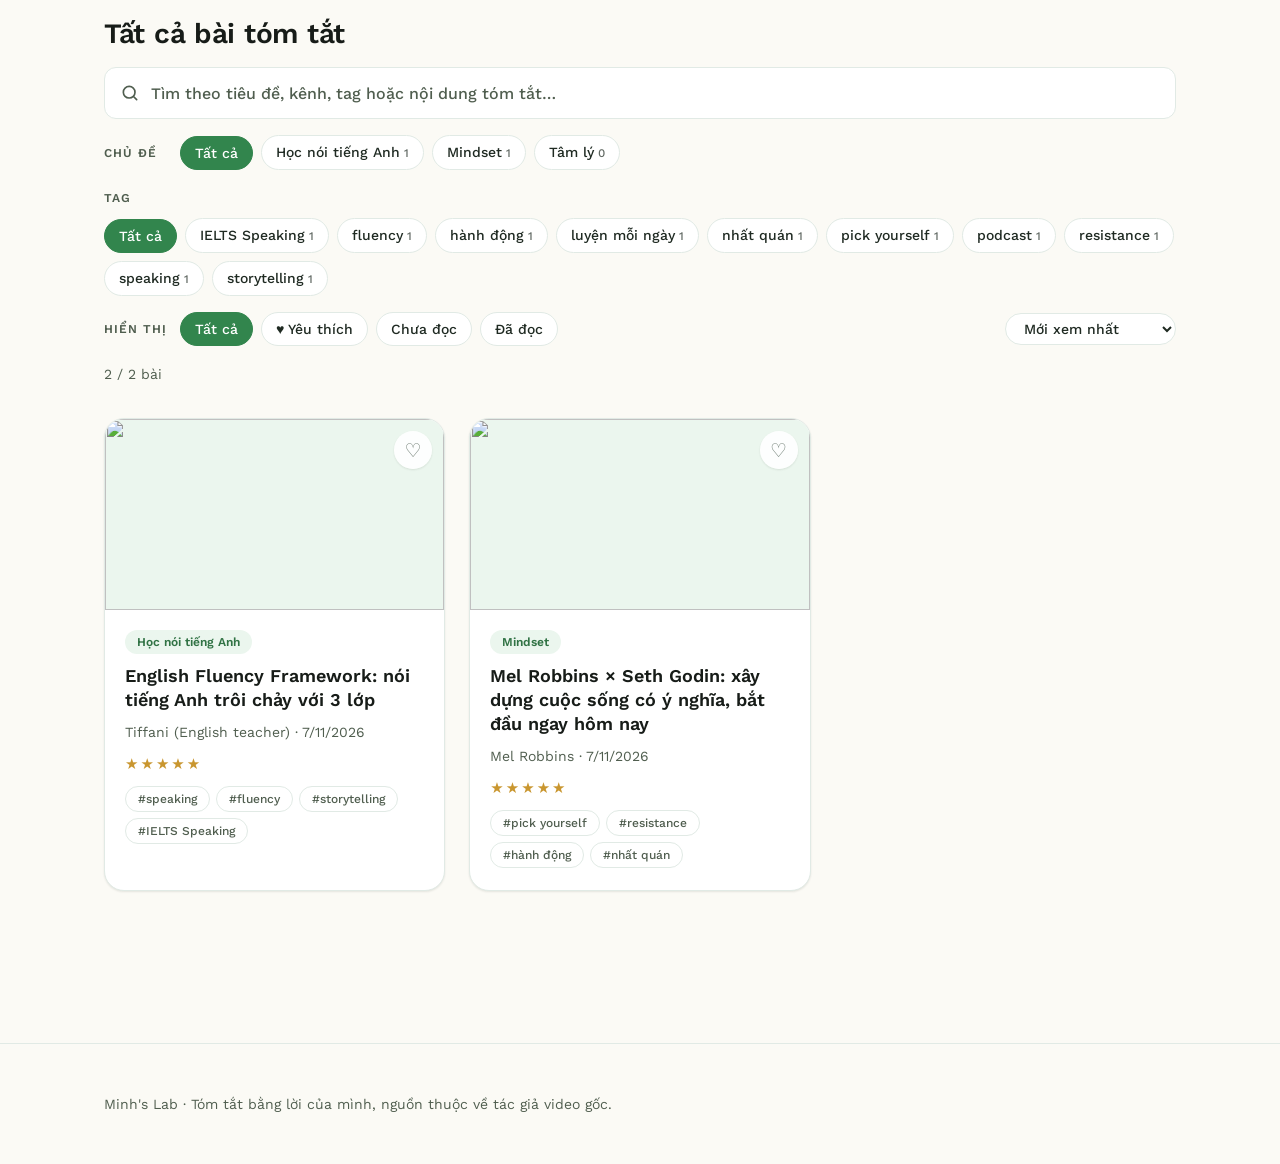
==== commit 3f9369e4: "Thêm bài Mel Robbins × Seth Godin Co-Authored-By: Claude Sonnet 5.5 <noreply@anthropic.com>" ====
--- a/index.html
+++ b/index.html
@@ -298,6 +298,38 @@
       { text: "Layer 1 helps listeners understand, Layer 2 shows what you think, and Layer 3 makes them remember.", vi: "Lớp 1 giúp hiểu, lớp 2 cho thấy quan điểm, lớp 3 khiến người nghe nhớ." }
     ],
     fullPage: "lessons/english-fluency-framework.html"
+  },
+  {
+    id: "mel-robbins-seth-godin-build-a-life-that-matters",
+    title: "Mel Robbins × Seth Godin: xây dựng cuộc sống có ý nghĩa, bắt đầu ngay hôm nay",
+    youtube: "https://www.youtube.com/watch?v=cWZI2RyI9wM",
+    videoId: "cWZI2RyI9wM",
+    channel: "Mel Robbins",
+    watched: "2026-11-07",
+    topic: "Mindset",
+    tags: ["pick yourself", "resistance", "hành động", "nhất quán", "podcast"],
+    rating: 5,
+    summary: "Phần lớn sự trì trệ đến từ việc chờ người khác cho phép. Cách thoát ra là tự chọn mình, làm việc có ý nghĩa, chấp nhận sự khó chịu đi kèm và làm đều đặn đến khi nó thành một phần bản sắc.",
+    keyPoints: [
+      "Pick yourself: tự quyết định mình sẽ làm gì rồi bắt đầu, thay vì chờ được chọn hay được cấp phép.",
+      "Phân biệt hoàn cảnh (không thể đổi) và vấn đề (có lời giải). Điều khó thường là bạn không muốn trả giá cho lời giải.",
+      "Đổi \"nhưng\" thành \"và\" để giữ cả hai sự thật mà không biến người khác thành cái cớ.",
+      "Resistance là dấu hiệu bạn đang đứng gần việc quan trọng. Đừng né, hãy gọi tên nó.",
+      "Ba động lực: địa vị, sự thuộc về và nỗi sợ. Gọi tên động lực thật sự để bớt bị nó điều khiển.",
+      "Mệt mỏi là một phần của việc quan trọng, nên hãy chuẩn bị sẵn thời gian nghỉ và người hỗ trợ.",
+      "Bắt đầu với nhóm người nhỏ nhất và bước nhỏ nhất đáng làm.",
+      "Chia sẻ như tặng quà: đừng gắn điều kiện vào việc người khác phải thích hay đáp lại.",
+      "Merely ship it: đạt chuẩn đã đặt ra rồi phát hành. Cầu toàn chỉ là cách trốn phát hành.",
+      "Chúng ta trở thành điều mình làm đều đặn, nên hãy bắt đầu làm điều mình muốn trở thành.",
+      "Với người xung quanh, sự nhất quán quan trọng hơn việc \"sống thật\" theo kiểu cư xử tùy hứng.",
+      "Tìm một nhóm 1 đến 5 người cùng nói sự thật và giữ nhau có trách nhiệm."
+    ],
+    quotes: [
+      { text: "Pick yourself.", vi: "Tự chọn mình thay vì chờ được chọn." },
+      { text: "Merely ship it.", vi: "Đạt chuẩn rồi phát hành, đừng cầu toàn." },
+      { text: "Go make a ruckus.", vi: "Làm việc có ích cho người thật sự quan tâm, dù chỉ một người, rồi lặp lại." }
+    ],
+    fullPage: "lessons/mel-robbins-seth-godin-build-a-life-that-matters.html"
   }
 ];
 
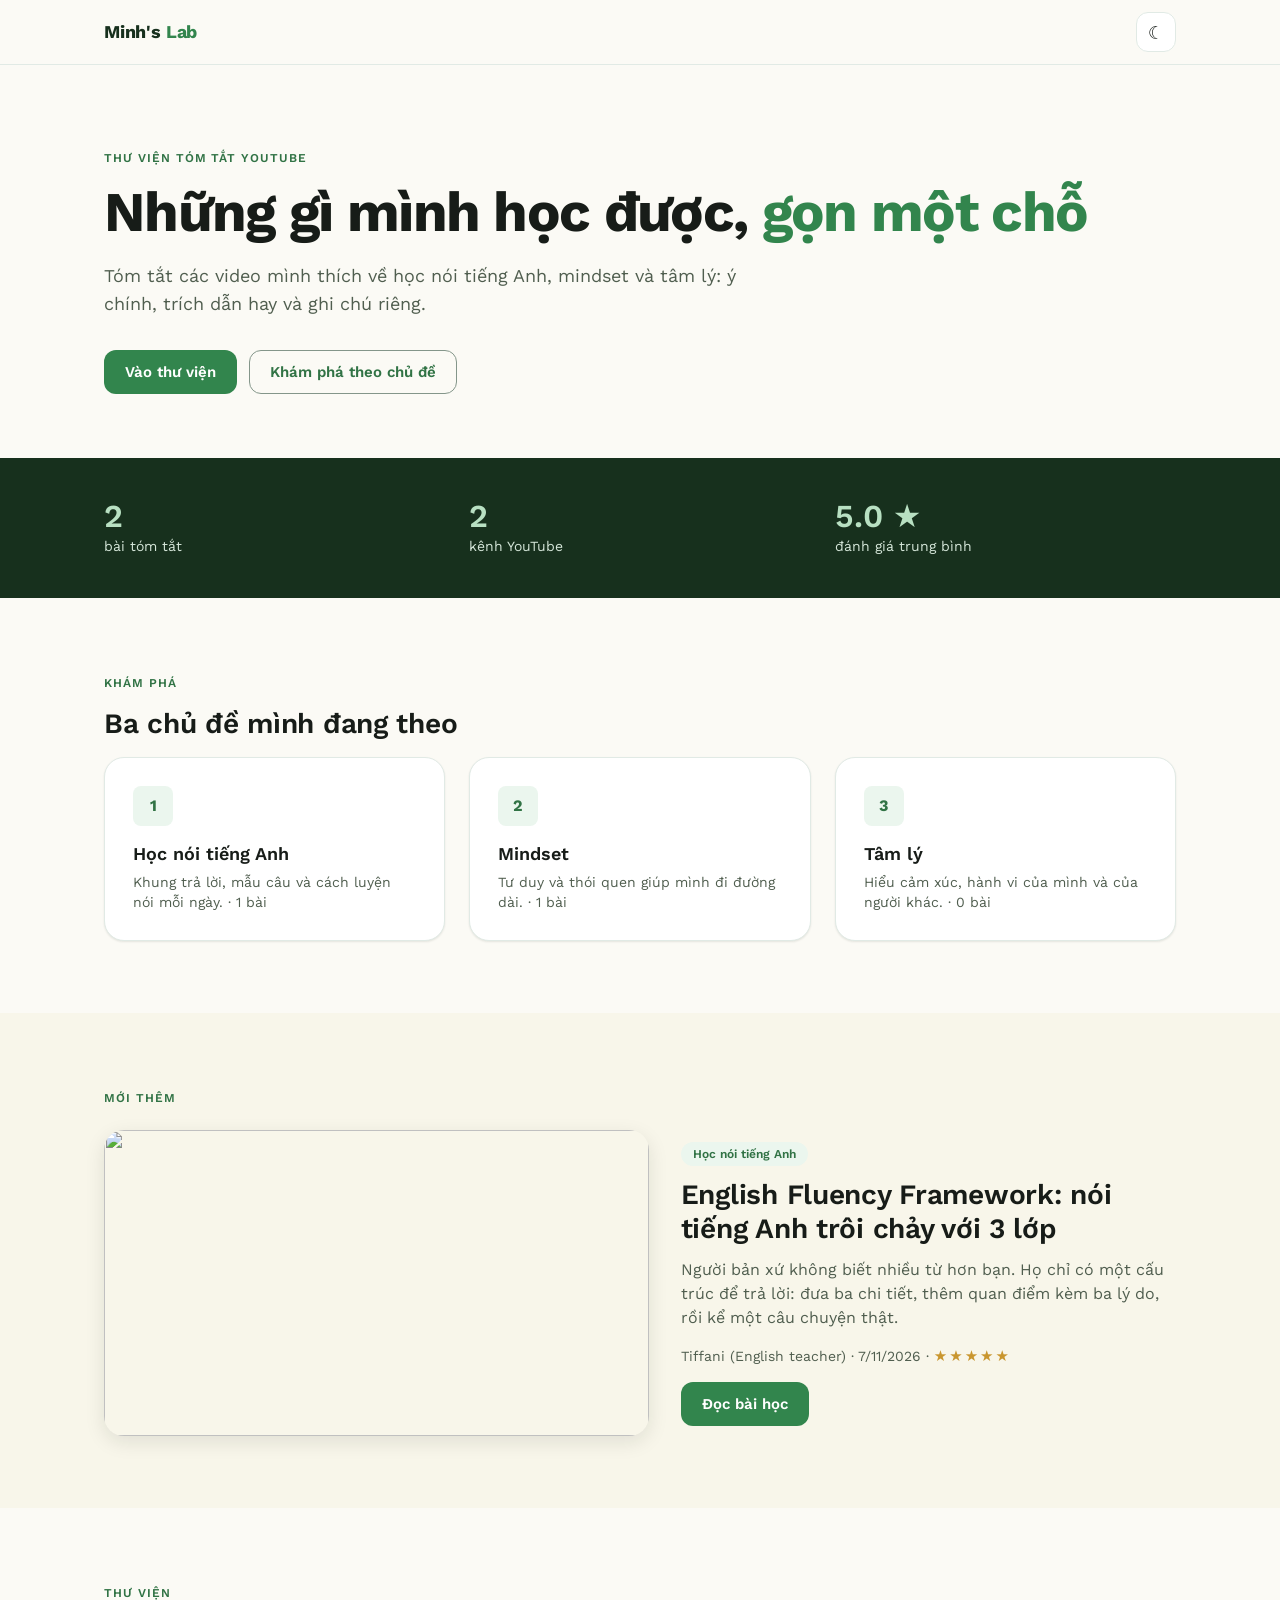
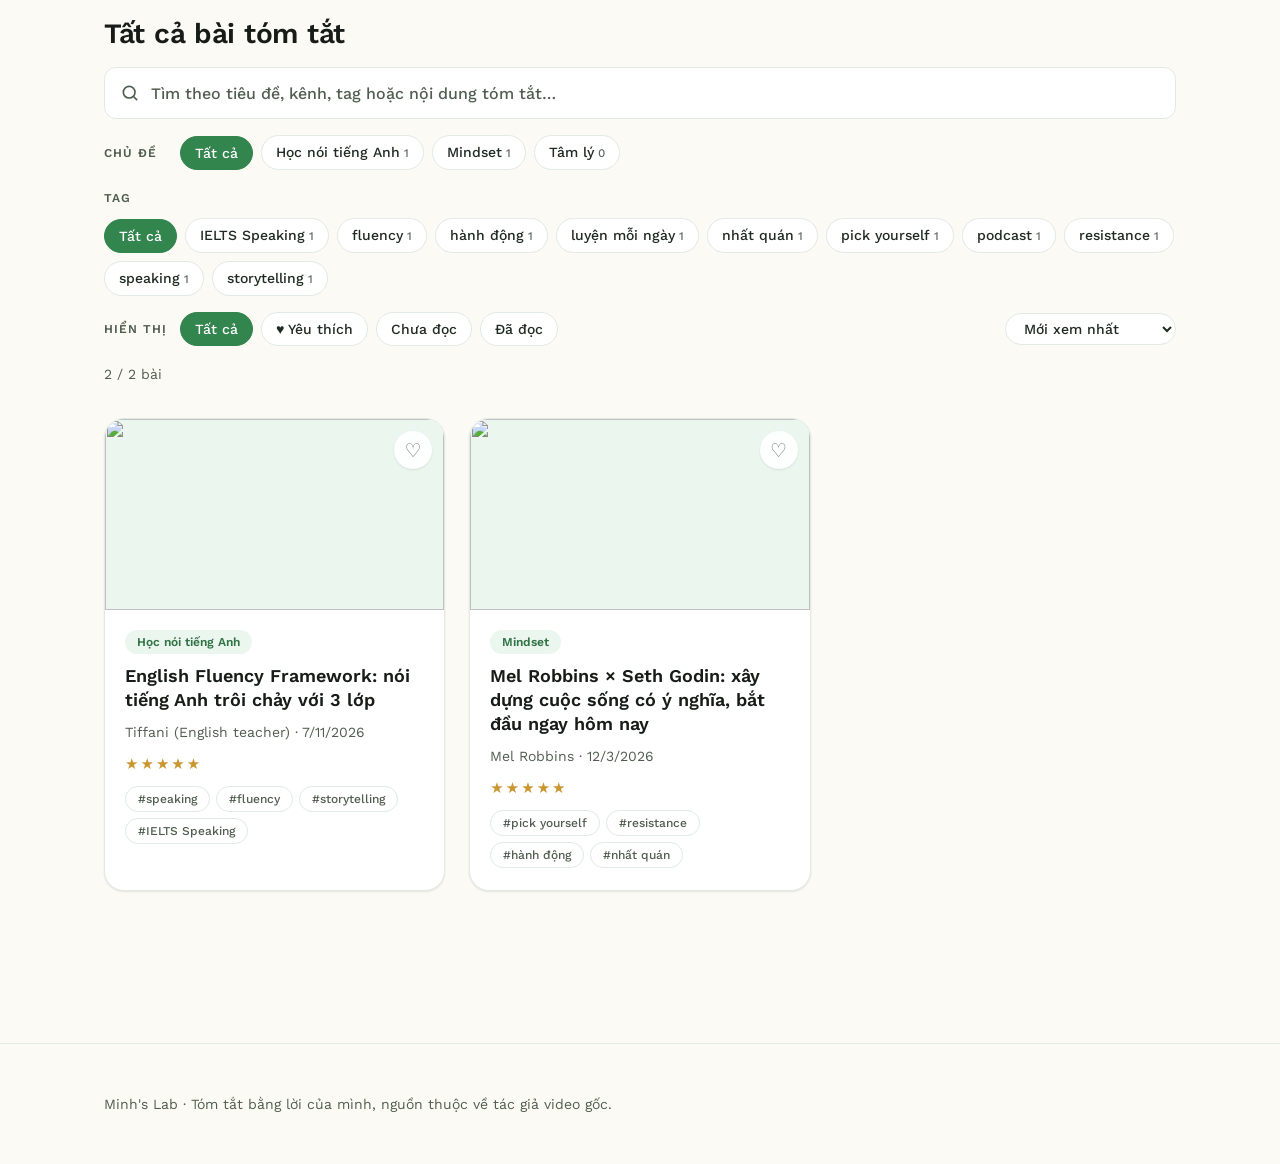
==== commit b6bf2a29: "Cập nhật ngày đăng video Mel Robbins × Seth Godin Co-Authored-By: Claude Sonnet 5.5 <noreply@anthrop" ====
--- a/index.html
+++ b/index.html
@@ -305,7 +305,7 @@
     youtube: "https://www.youtube.com/watch?v=cWZI2RyI9wM",
     videoId: "cWZI2RyI9wM",
     channel: "Mel Robbins",
-    watched: "2026-11-07",
+    watched: "2026-03-12",
     topic: "Mindset",
     tags: ["pick yourself", "resistance", "hành động", "nhất quán", "podcast"],
     rating: 5,
